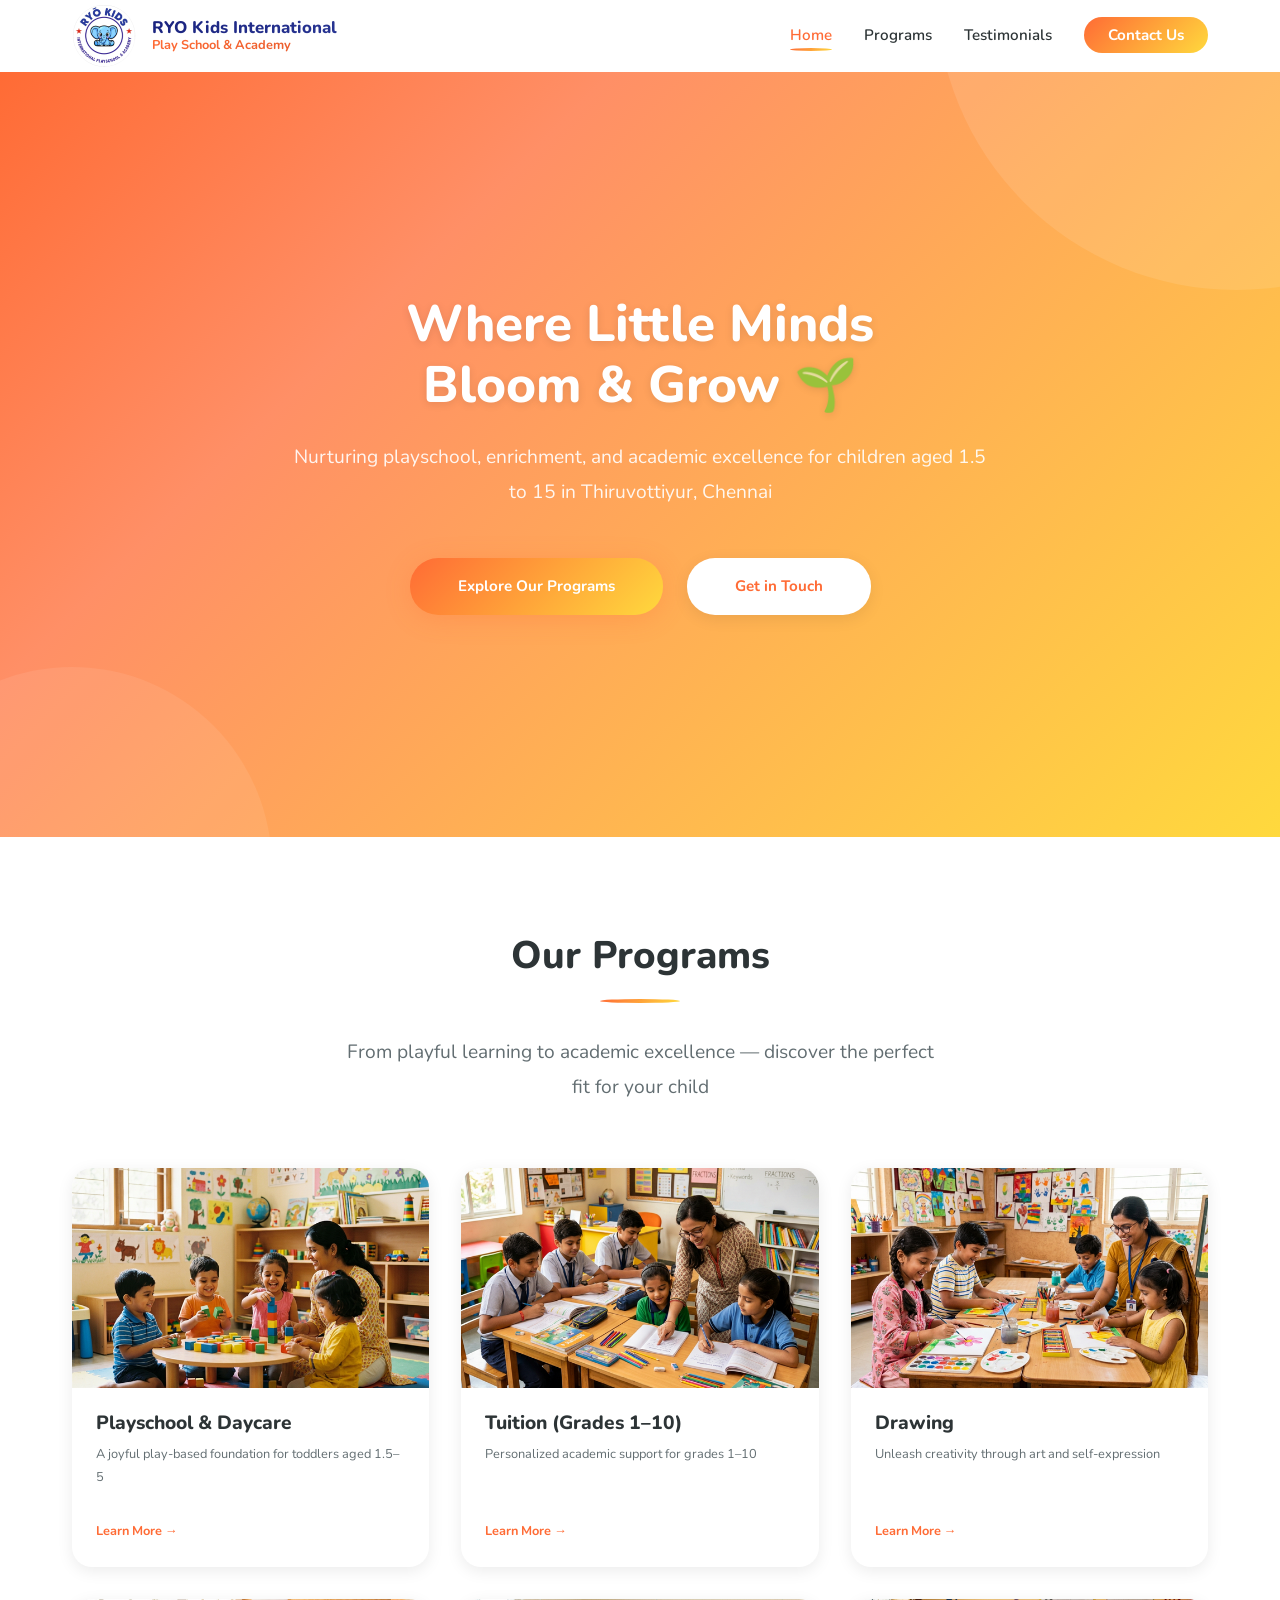
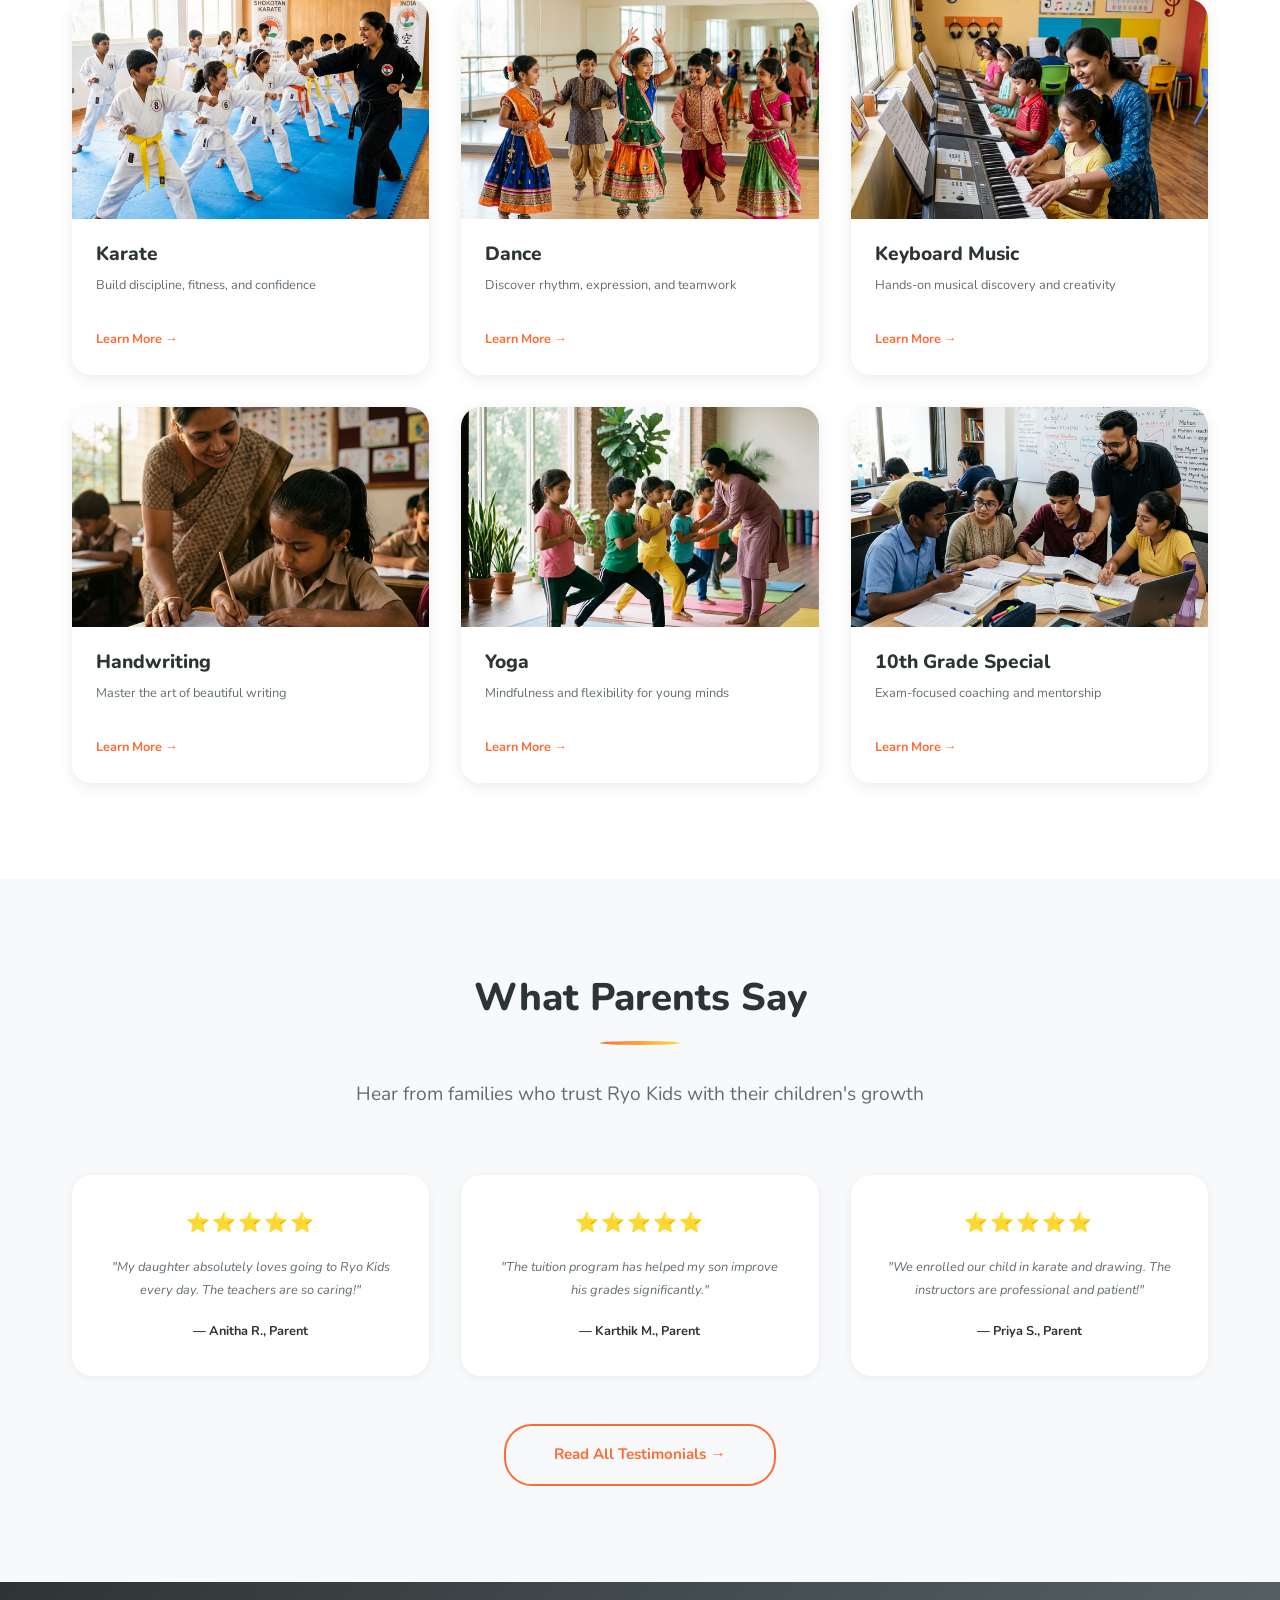
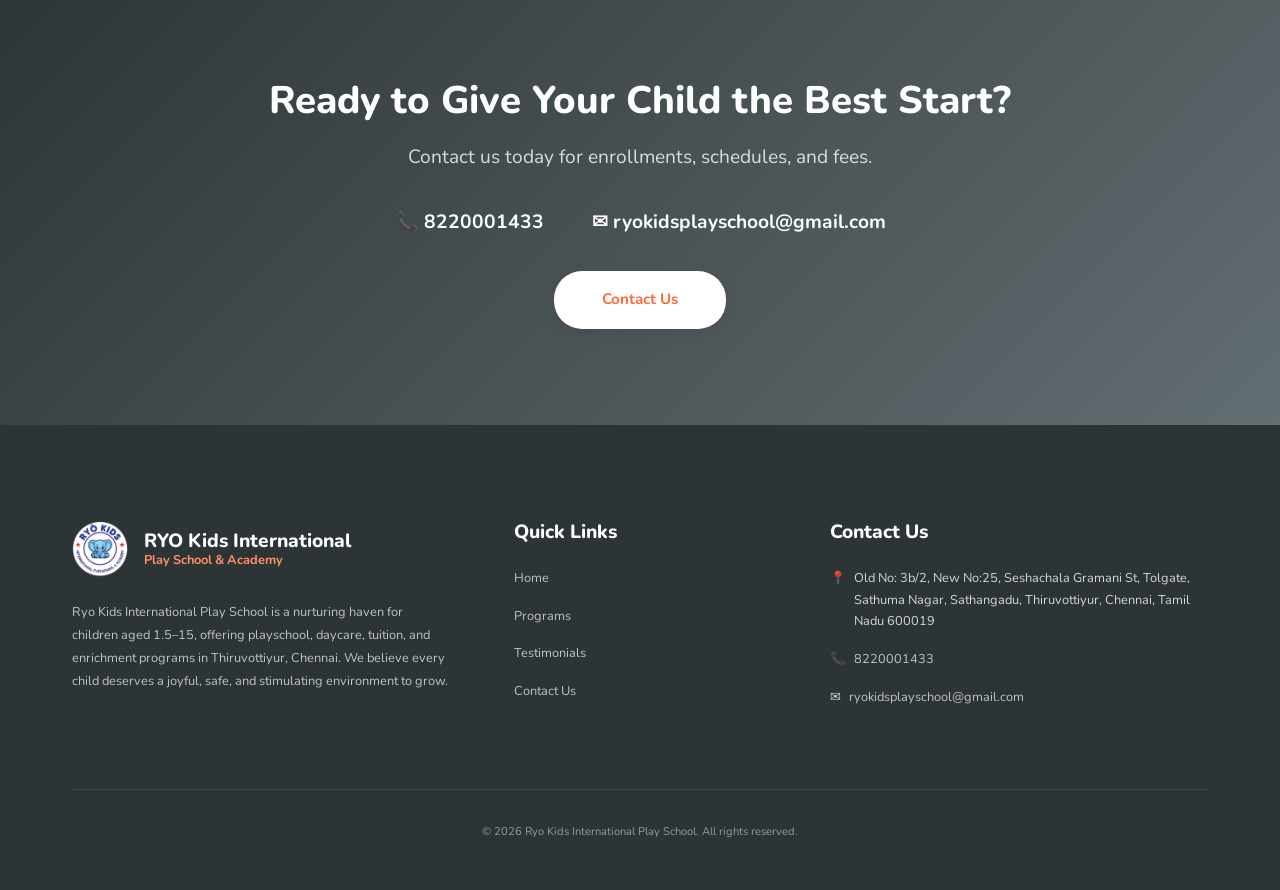
==== index.html @ 199b9e84 "first commit" ====
<!DOCTYPE html>
<html lang="en">
<head>
  <meta charset="UTF-8">
  <meta name="viewport" content="width=device-width, initial-scale=1.0">
  <title>Ryo Kids International Play School | Playschool & Enrichment Center Chennai</title>
  <meta name="description" content="Ryo Kids International Play School offers nurturing playschool, daycare, tuition, and extracurricular programs for children aged 1.5–15 in Thiruvottiyur, Chennai. Enroll today!">
  <meta name="keywords" content="playschool Chennai, daycare Thiruvottiyur, tuition Chennai, enrichment center Chennai, kids activities Chennai, karate for kids, dance classes Chennai, yoga for children">
  <meta name="author" content="Ryo Kids International Play School">
  <meta name="robots" content="index, follow">
  <link rel="canonical" href="http://ryokidsplayschool.com/">

  <!-- Open Graph -->
  <meta property="og:title" content="Ryo Kids International Play School | Playschool & Enrichment Center Chennai">
  <meta property="og:description" content="Nurturing playschool, daycare, tuition, and extracurricular programs for children aged 1.5–15 in Thiruvottiyur, Chennai.">
  <meta property="og:type" content="website">
  <meta property="og:url" content="http://ryokidsplayschool.com/">
  <meta property="og:image" content="http://ryokidsplayschool.com/images/playschool.png">

  <!-- Twitter Card -->
  <meta name="twitter:card" content="summary_large_image">
  <meta name="twitter:title" content="Ryo Kids International Play School">
  <meta name="twitter:description" content="Playschool, daycare, tuition & enrichment programs in Thiruvottiyur, Chennai.">

  <!-- Google Fonts -->
  <link rel="preconnect" href="https://fonts.googleapis.com">
  <link rel="preconnect" href="https://fonts.gstatic.com" crossorigin>
  <link href="https://fonts.googleapis.com/css2?family=Nunito:wght@400;600;700;800&display=swap" rel="stylesheet">

  <!-- Favicon -->
  <link rel="icon" type="image/x-icon" href="images/favicon.ico">

  <!-- Styles -->
  <link rel="stylesheet" href="index.css">

  <!-- Google Analytics — Replace G-XXXXXXXXXX with your GA4 measurement ID -->
  <script async src="https://www.googletagmanager.com/gtag/js?id=G-XXXXXXXXXX"></script>
  <script>
    window.dataLayer = window.dataLayer || [];
    function gtag(){dataLayer.push(arguments);}
    gtag('js', new Date());
    gtag('config', 'G-XXXXXXXXXX');
  </script>

  <!-- JSON-LD Structured Data -->
  <script type="application/ld+json">
  {
    "@context": "https://schema.org",
    "@type": ["LocalBusiness", "EducationalOrganization"],
    "name": "Ryo Kids International Play School",
    "description": "Playschool, daycare, tuition, and enrichment center for children aged 1.5–15 in Thiruvottiyur, Chennai. Programs include drawing, karate, dance, keyboard music, handwriting, yoga, and 10th grade coaching.",
    "url": "http://ryokidsplayschool.com/",
    "telephone": "+918220001433",
    "email": "ryokidsplayschool@gmail.com",
    "address": {
      "@type": "PostalAddress",
      "streetAddress": "Old No: 3b/2, New No:25, Seshachala Gramani St, Tolgate, Sathuma Nagar, Sathangadu",
      "addressLocality": "Thiruvottiyur, Chennai",
      "addressRegion": "Tamil Nadu",
      "postalCode": "600019",
      "addressCountry": "IN"
    },
    "geo": {
      "@type": "GeoCoordinates",
      "latitude": "13.15",
      "longitude": "80.30"
    },
    "openingHoursSpecification": [
      {
        "@type": "OpeningHoursSpecification",
        "dayOfWeek": ["Monday","Tuesday","Wednesday","Thursday","Friday","Saturday"],
        "opens": "09:00",
        "closes": "17:00",
        "description": "Playschool & Daycare"
      },
      {
        "@type": "OpeningHoursSpecification",
        "dayOfWeek": ["Monday","Tuesday","Wednesday","Thursday","Friday","Saturday"],
        "opens": "18:00",
        "closes": "20:30",
        "description": "Tuition Classes"
      }
    ],
    "priceRange": "Contact for pricing",
    "image": "http://ryokidsplayschool.com/images/playschool.png",
    "sameAs": []
  }
  </script>
</head>
<body>
  <!-- Header -->
  <header class="header" id="header">
    <nav class="nav container" aria-label="Main navigation">
      <a class="nav-logo" href="index.html">
        <img src="images/logo.png" alt="RYO Kids Logo" class="nav-logo-img"><span class="logo-text"><span class="logo-line1">RYO Kids International</span><span class="logo-line2">Play School & Academy</span></span>
      </a>
      <ul class="nav-links" id="nav-links">
        <li><a href="index.html" class="active">Home</a></li>
        <li><a href="programs.html">Programs</a></li>
        <li><a href="testimonials.html">Testimonials</a></li>
        <li><a href="contact.html" class="nav-cta">Contact Us</a></li>
      </ul>
      <button class="nav-toggle" id="nav-toggle" aria-label="Toggle navigation" aria-expanded="false">☰</button>
    </nav>
    <div class="nav-overlay" id="nav-overlay"></div>
  </header>

  <main>
    <!-- Hero Section -->
    <section class="hero" id="hero">
      <div class="container hero-content">
        <h1>Where Little Minds<br>Bloom & Grow 🌱</h1>
        <p>Nurturing playschool, enrichment, and academic excellence for children aged 1.5 to 15 in Thiruvottiyur, Chennai</p>
        <div class="hero-buttons">
          <a class="btn-primary" href="programs.html" id="hero-cta-programs">Explore Our Programs</a>
          <a class="btn-white" href="contact.html" id="hero-cta-contact">Get in Touch</a>
        </div>
      </div>
    </section>

    <!-- Programs Overview Grid -->
    <section class="section" id="programs-overview">
      <div class="container">
        <h2 class="section-title">Our Programs</h2>
        <p class="section-subtitle">From playful learning to academic excellence — discover the perfect fit for your child</p>

        <div class="programs-grid">
          <!-- Card 1: Playschool & Daycare -->
          <a class="program-card card animate-in" href="programs.html#playschool" id="card-playschool">
            <img src="images/playschool.png" alt="Smiling toddlers playing with colorful blocks in a safe, sunlit classroom" loading="lazy">
            <div class="program-card-content">
              <h3>Playschool & Daycare</h3>
              <p>A joyful play-based foundation for toddlers aged 1.5–5</p>
              <span class="card-link">Learn More →</span>
            </div>
          </a>

          <!-- Card 2: Tuition -->
          <a class="program-card card animate-in" href="programs.html#tuition" id="card-tuition">
            <img src="images/tuition.png" alt="Students receiving guidance from an attentive tutor" loading="lazy">
            <div class="program-card-content">
              <h3>Tuition (Grades 1–10)</h3>
              <p>Personalized academic support for grades 1–10</p>
              <span class="card-link">Learn More →</span>
            </div>
          </a>

          <!-- Card 3: Drawing -->
          <a class="program-card card animate-in" href="programs.html#drawing" id="card-drawing">
            <img src="images/drawing.png" alt="Children engaged in drawing with colorful artwork in background" loading="lazy">
            <div class="program-card-content">
              <h3>Drawing</h3>
              <p>Unleash creativity through art and self-expression</p>
              <span class="card-link">Learn More →</span>
            </div>
          </a>

          <!-- Card 4: Karate -->
          <a class="program-card card animate-in" href="programs.html#karate" id="card-karate">
            <img src="images/karate.png" alt="Kids in karate uniforms practicing martial arts moves" loading="lazy">
            <div class="program-card-content">
              <h3>Karate</h3>
              <p>Build discipline, fitness, and confidence</p>
              <span class="card-link">Learn More →</span>
            </div>
          </a>

          <!-- Card 5: Dance -->
          <a class="program-card card animate-in" href="programs.html#dance" id="card-dance">
            <img src="images/dance.png" alt="Young children in vibrant costumes performing group dance" loading="lazy">
            <div class="program-card-content">
              <h3>Dance</h3>
              <p>Discover rhythm, expression, and teamwork</p>
              <span class="card-link">Learn More →</span>
            </div>
          </a>

          <!-- Card 6: Keyboard Music -->
          <a class="program-card card animate-in" href="programs.html#keyboard" id="card-keyboard">
            <img src="images/keyboard.png" alt="Kids playing keyboard instruments in a bright music room" loading="lazy">
            <div class="program-card-content">
              <h3>Keyboard Music</h3>
              <p>Hands-on musical discovery and creativity</p>
              <span class="card-link">Learn More →</span>
            </div>
          </a>

          <!-- Card 7: Handwriting -->
          <a class="program-card card animate-in" href="programs.html#handwriting" id="card-handwriting">
            <img src="images/handwriting.png" alt="Child carefully practicing handwriting with teacher guidance" loading="lazy">
            <div class="program-card-content">
              <h3>Handwriting</h3>
              <p>Master the art of beautiful writing</p>
              <span class="card-link">Learn More →</span>
            </div>
          </a>

          <!-- Card 8: Yoga -->
          <a class="program-card card animate-in" href="programs.html#yoga" id="card-yoga">
            <img src="images/yoga.png" alt="Children in yoga poses on colorful mats with gentle guidance" loading="lazy">
            <div class="program-card-content">
              <h3>Yoga</h3>
              <p>Mindfulness and flexibility for young minds</p>
              <span class="card-link">Learn More →</span>
            </div>
          </a>

          <!-- Card 9: 10th Grade Special -->
          <a class="program-card card animate-in" href="programs.html#tenth-grade" id="card-tenth-grade">
            <img src="images/tenth_grade.png" alt="Teens collaborating over textbooks with supportive tutor" loading="lazy">
            <div class="program-card-content">
              <h3>10th Grade Special</h3>
              <p>Exam-focused coaching and mentorship</p>
              <span class="card-link">Learn More →</span>
            </div>
          </a>
        </div>
      </div>
    </section>

    <!-- Testimonial Teaser -->
    <section class="section testimonial-teaser" id="testimonial-teaser">
      <div class="container">
        <h2 class="section-title">What Parents Say</h2>
        <p class="section-subtitle">Hear from families who trust Ryo Kids with their children's growth</p>

        <div class="testimonial-teaser-grid">
          <div class="teaser-card animate-in">
            <div class="testimonial-stars">⭐⭐⭐⭐⭐</div>
            <p>"My daughter absolutely loves going to Ryo Kids every day. The teachers are so caring!"</p>
            <strong>— Anitha R., Parent</strong>
          </div>

          <div class="teaser-card animate-in">
            <div class="testimonial-stars">⭐⭐⭐⭐⭐</div>
            <p>"The tuition program has helped my son improve his grades significantly."</p>
            <strong>— Karthik M., Parent</strong>
          </div>

          <div class="teaser-card animate-in">
            <div class="testimonial-stars">⭐⭐⭐⭐⭐</div>
            <p>"We enrolled our child in karate and drawing. The instructors are professional and patient!"</p>
            <strong>— Priya S., Parent</strong>
          </div>
        </div>

        <div class="text-center">
          <a class="btn-secondary" href="testimonials.html" id="testimonials-cta">Read All Testimonials →</a>
        </div>
      </div>
    </section>

    <!-- Contact CTA Strip -->
    <section class="section contact-cta" id="contact-cta">
      <div class="container">
        <h2>Ready to Give Your Child the Best Start?</h2>
        <p>Contact us today for enrollments, schedules, and fees.</p>
        <div class="contact-cta-links">
          <a href="tel:8220001433" id="cta-phone">📞 8220001433</a>
          <a href="mailto:ryokidsplayschool@gmail.com" id="cta-email">✉ ryokidsplayschool@gmail.com</a>
        </div>
        <a class="btn-white" href="contact.html" id="cta-contact-btn">Contact Us</a>
      </div>
    </section>
  </main>

  <!-- Footer -->
  <footer class="footer" id="footer">
    <div class="container">
      <div class="footer-grid">
        <!-- About -->
        <div>
          <div class="footer-brand">
            <img src="images/logo.png" alt="RYO Kids Logo">
            <div class="footer-brand-text">
              <span class="footer-line1">RYO Kids International</span>
              <span class="footer-line2">Play School & Academy</span>
            </div>
          </div>
          <p>Ryo Kids International Play School is a nurturing haven for children aged 1.5–15, offering playschool, daycare, tuition, and enrichment programs in Thiruvottiyur, Chennai. We believe every child deserves a joyful, safe, and stimulating environment to grow.</p>
        </div>

        <!-- Quick Links -->
        <div>
          <h4>Quick Links</h4>
          <div class="footer-links">
            <a href="index.html">Home</a>
            <a href="programs.html">Programs</a>
            <a href="testimonials.html">Testimonials</a>
            <a href="contact.html">Contact Us</a>
          </div>
        </div>

        <!-- Contact Info -->
        <div>
          <h4>Contact Us</h4>
          <div class="footer-contact-item">
            <span>📍</span>
            <span>Old No: 3b/2, New No:25, Seshachala Gramani St, Tolgate, Sathuma Nagar, Sathangadu, Thiruvottiyur, Chennai, Tamil Nadu 600019</span>
          </div>
          <div class="footer-contact-item">
            <span>📞</span>
            <a href="tel:8220001433">8220001433</a>
          </div>
          <div class="footer-contact-item">
            <span>✉</span>
            <a href="mailto:ryokidsplayschool@gmail.com">ryokidsplayschool@gmail.com</a>
          </div>
        </div>
      </div>

      <div class="footer-bottom">
        <p>© 2026 Ryo Kids International Play School. All rights reserved.</p>
      </div>
    </div>
  </footer>

  <!-- Back to Top -->
  <button class="back-to-top" id="back-to-top" aria-label="Back to top">↑</button>

  <!-- Scripts -->
  <script src="script.js"></script>
</body>
</html>
---- index.css ----
/* ============================================
   RYO KIDS INTERNATIONAL PLAY SCHOOL
   Design System & Global Styles
   ============================================ */

/* ---------- CSS Reset ---------- */
*, *::before, *::after {
  box-sizing: border-box;
  margin: 0;
  padding: 0;
}

html {
  scroll-behavior: smooth;
  scroll-padding-top: 80px;
}

/* ---------- Design Tokens ---------- */
:root {
  /* Primary Colors */
  --color-primary: #FF6B35;
  --color-primary-dark: #E55A2B;
  --color-primary-light: #FF8F66;
  --color-secondary: #4ECDC4;
  --color-secondary-dark: #3DBDB5;
  --color-secondary-light: #7EDDD7;
  --color-accent: #7B68EE;
  --color-accent-light: #9D8FF2;

  /* Supporting Colors */
  --color-yellow: #FFD93D;
  --color-yellow-light: #FFF3B0;
  --color-green: #2ECC71;
  --color-green-light: #A3E4C1;
  --color-pink: #FF6B8A;
  --color-pink-light: #FFB3C6;

  /* Neutrals */
  --color-dark: #2D3436;
  --color-dark-soft: #636E72;
  --color-gray: #B2BEC3;
  --color-gray-light: #DFE6E9;
  --color-light: #F8F9FA;
  --color-white: #FFFFFF;

  /* Gradients */
  --gradient-primary: linear-gradient(135deg, #FF6B35 0%, #FFD93D 100%);
  --gradient-secondary: linear-gradient(135deg, #4ECDC4 0%, #7B68EE 100%);
  --gradient-hero: linear-gradient(135deg, #FF6B35 0%, #FF8F66 30%, #FFD93D 100%);
  --gradient-cta: linear-gradient(135deg, #4ECDC4 0%, #2ECC71 100%);
  --gradient-dark: linear-gradient(135deg, #2D3436 0%, #636E72 100%);

  /* Typography */
  --font-primary: 'Nunito', sans-serif;
  --fs-xs: clamp(0.7rem, 0.8vw, 0.8rem);
  --fs-sm: clamp(0.8rem, 0.9vw, 0.9rem);
  --fs-base: clamp(0.95rem, 1vw, 1.05rem);
  --fs-md: clamp(1.05rem, 1.15vw, 1.15rem);
  --fs-lg: clamp(1.2rem, 1.5vw, 1.35rem);
  --fs-xl: clamp(1.4rem, 2vw, 1.75rem);
  --fs-2xl: clamp(1.75rem, 2.5vw, 2.25rem);
  --fs-3xl: clamp(2rem, 3vw, 2.75rem);
  --fs-4xl: clamp(2.5rem, 4vw, 3.5rem);

  /* Spacing */
  --space-xs: 0.25rem;
  --space-sm: 0.5rem;
  --space-md: 1rem;
  --space-lg: 1.5rem;
  --space-xl: 2rem;
  --space-2xl: 3rem;
  --space-3xl: 4rem;
  --space-4xl: 6rem;

  /* Border Radius */
  --radius-sm: 6px;
  --radius-md: 12px;
  --radius-lg: 20px;
  --radius-xl: 28px;
  --radius-full: 50%;

  /* Shadows */
  --shadow-sm: 0 2px 8px rgba(0,0,0,0.06);
  --shadow-md: 0 4px 16px rgba(0,0,0,0.08);
  --shadow-lg: 0 8px 32px rgba(0,0,0,0.1);
  --shadow-xl: 0 16px 48px rgba(0,0,0,0.12);
  --shadow-glow: 0 4px 24px rgba(255,107,53,0.25);

  /* Transitions */
  --transition-fast: 0.2s ease;
  --transition-normal: 0.3s ease;
  --transition-slow: 0.5s ease;
  --transition-bounce: 0.4s cubic-bezier(0.34, 1.56, 0.64, 1);

  /* Layout */
  --max-width: 1200px;
  --header-height: 72px;
}

/* ---------- Base Styles ---------- */
body {
  font-family: var(--font-primary);
  font-size: var(--fs-base);
  color: var(--color-dark);
  background-color: var(--color-white);
  line-height: 1.7;
  -webkit-font-smoothing: antialiased;
  -moz-osx-font-smoothing: grayscale;
  overflow-x: hidden;
}

h1, h2, h3, h4, h5, h6 {
  font-weight: 800;
  line-height: 1.2;
  color: var(--color-dark);
  margin-bottom: var(--space-md);
}

h1 { font-size: var(--fs-4xl); }
h2 { font-size: var(--fs-3xl); }
h3 { font-size: var(--fs-2xl); }
h4 { font-size: var(--fs-xl); }
h5 { font-size: var(--fs-lg); }
h6 { font-size: var(--fs-md); }

p {
  margin-bottom: var(--space-md);
  color: var(--color-dark-soft);
  line-height: 1.8;
}

a {
  color: var(--color-primary);
  text-decoration: none;
  transition: color var(--transition-fast);
}

a:hover {
  color: var(--color-primary-dark);
}

img {
  max-width: 100%;
  height: auto;
  display: block;
}

ul, ol {
  list-style: none;
}

/* ---------- Layout Utilities ---------- */
.container {
  max-width: var(--max-width);
  margin: 0 auto;
  padding: 0 var(--space-xl);
}

.section {
  padding: var(--space-4xl) 0;
}

.section-alt {
  background-color: var(--color-light);
}

.grid {
  display: grid;
  gap: var(--space-xl);
}

.flex-center {
  display: flex;
  align-items: center;
  justify-content: center;
}

.flex-between {
  display: flex;
  align-items: center;
  justify-content: space-between;
}

.flex-column {
  display: flex;
  flex-direction: column;
}

.text-center {
  text-align: center;
}

/* ---------- Section Title ---------- */
.section-title {
  font-size: var(--fs-3xl);
  text-align: center;
  margin-bottom: var(--space-3xl);
  position: relative;
  padding-bottom: var(--space-lg);
}

.section-title::after {
  content: '';
  position: absolute;
  bottom: 0;
  left: 50%;
  transform: translateX(-50%);
  width: 80px;
  height: 4px;
  background: var(--gradient-primary);
  border-radius: var(--radius-full);
}

.section-subtitle {
  text-align: center;
  font-size: var(--fs-lg);
  color: var(--color-dark-soft);
  max-width: 600px;
  margin: calc(-1 * var(--space-xl)) auto var(--space-3xl);
}

/* ---------- Buttons ---------- */
.btn-primary {
  display: inline-flex;
  align-items: center;
  gap: var(--space-sm);
  padding: var(--space-md) var(--space-2xl);
  background: var(--gradient-primary);
  color: var(--color-white);
  font-family: var(--font-primary);
  font-size: var(--fs-base);
  font-weight: 700;
  border: none;
  border-radius: var(--radius-xl);
  cursor: pointer;
  transition: all var(--transition-normal);
  box-shadow: var(--shadow-glow);
  text-decoration: none;
}

.btn-primary:hover {
  transform: translateY(-2px);
  box-shadow: 0 8px 32px rgba(255,107,53,0.35);
  color: var(--color-white);
}

.btn-primary:active {
  transform: translateY(0);
}

.btn-secondary {
  display: inline-flex;
  align-items: center;
  gap: var(--space-sm);
  padding: var(--space-md) var(--space-2xl);
  background: transparent;
  color: var(--color-primary);
  font-family: var(--font-primary);
  font-size: var(--fs-base);
  font-weight: 700;
  border: 2px solid var(--color-primary);
  border-radius: var(--radius-xl);
  cursor: pointer;
  transition: all var(--transition-normal);
  text-decoration: none;
}

.btn-secondary:hover {
  background: var(--color-primary);
  color: var(--color-white);
  transform: translateY(-2px);
}

.btn-white {
  display: inline-flex;
  align-items: center;
  gap: var(--space-sm);
  padding: var(--space-md) var(--space-2xl);
  background: var(--color-white);
  color: var(--color-primary);
  font-family: var(--font-primary);
  font-size: var(--fs-base);
  font-weight: 700;
  border: none;
  border-radius: var(--radius-xl);
  cursor: pointer;
  transition: all var(--transition-normal);
  box-shadow: var(--shadow-md);
  text-decoration: none;
}

.btn-white:hover {
  transform: translateY(-2px);
  box-shadow: var(--shadow-lg);
  color: var(--color-primary-dark);
}

/* ---------- Cards ---------- */
.card {
  background: var(--color-white);
  border-radius: var(--radius-lg);
  box-shadow: var(--shadow-md);
  overflow: hidden;
  transition: all var(--transition-normal);
}

.card:hover {
  transform: translateY(-6px);
  box-shadow: var(--shadow-xl);
}

/* ---------- Header / Navbar ---------- */
.header {
  position: fixed;
  top: 0;
  left: 0;
  right: 0;
  height: var(--header-height);
  background: rgba(255,255,255,0.95);
  backdrop-filter: blur(12px);
  -webkit-backdrop-filter: blur(12px);
  z-index: 1000;
  transition: all var(--transition-normal);
  border-bottom: 1px solid transparent;
}

.header.scrolled {
  background: rgba(255,255,255,0.98);
  border-bottom: 1px solid var(--color-gray-light);
  box-shadow: var(--shadow-sm);
}

.nav {
  display: flex;
  align-items: center;
  justify-content: space-between;
  height: 100%;
}

.nav-logo {
  font-size: var(--fs-lg);
  font-weight: 800;
  color: var(--color-dark);
  text-decoration: none;
  display: flex;
  align-items: center;
  gap: var(--space-md);
  transition: color var(--transition-fast);
}

.nav-logo:hover {
  color: var(--color-primary);
}

.nav-logo img {
  height: 64px;
  width: auto;
}

.nav-logo-img {
  height: 64px;
  width: 64px;
  border-radius: var(--radius-full);
  object-fit: cover;
  flex-shrink: 0;
}

.logo-text {
  display: flex;
  flex-direction: column;
  line-height: 1.2;
}

.logo-text .logo-line1 {
  background: linear-gradient(135deg, #1a237e 0%, #283593 100%);
  -webkit-background-clip: text;
  -webkit-text-fill-color: transparent;
  background-clip: text;
  font-size: var(--fs-md);
  font-weight: 800;
  white-space: nowrap;
}

.logo-text .logo-line2 {
  background: linear-gradient(135deg, #FF6B35 0%, #E55A2B 100%);
  -webkit-background-clip: text;
  -webkit-text-fill-color: transparent;
  background-clip: text;
  font-size: var(--fs-sm);
  font-weight: 700;
  white-space: nowrap;
}

.nav-links {
  display: flex;
  align-items: center;
  gap: var(--space-xl);
}

.nav-links a {
  font-size: var(--fs-base);
  font-weight: 600;
  color: var(--color-dark);
  text-decoration: none;
  position: relative;
  padding: var(--space-xs) 0;
  transition: color var(--transition-fast);
}

.nav-links a::after {
  content: '';
  position: absolute;
  bottom: -2px;
  left: 0;
  width: 0;
  height: 3px;
  background: var(--gradient-primary);
  border-radius: var(--radius-full);
  transition: width var(--transition-normal);
}

.nav-links a:hover,
.nav-links a.active {
  color: var(--color-primary);
}

.nav-links a:hover::after,
.nav-links a.active::after {
  width: 100%;
}

.nav-cta {
  padding: var(--space-sm) var(--space-lg) !important;
  background: var(--gradient-primary);
  color: var(--color-white) !important;
  border-radius: var(--radius-xl);
  font-weight: 700 !important;
}

.nav-cta::after {
  display: none !important;
}

.nav-cta:hover {
  color: var(--color-white) !important;
  transform: translateY(-1px);
  box-shadow: var(--shadow-glow);
}

.nav-toggle {
  display: none;
  background: none;
  border: none;
  font-size: 1.8rem;
  color: var(--color-dark);
  cursor: pointer;
  padding: var(--space-sm);
  line-height: 1;
  z-index: 1001;
}

/* ---------- Hero Section ---------- */
.hero {
  margin-top: var(--header-height);
  min-height: 85vh;
  display: flex;
  align-items: center;
  position: relative;
  overflow: hidden;
  background: var(--gradient-hero);
}

.hero::before {
  content: '';
  position: absolute;
  top: -50%;
  right: -20%;
  width: 600px;
  height: 600px;
  border-radius: 50%;
  background: rgba(255,255,255,0.1);
  animation: float 8s ease-in-out infinite;
}

.hero::after {
  content: '';
  position: absolute;
  bottom: -30%;
  left: -10%;
  width: 400px;
  height: 400px;
  border-radius: 50%;
  background: rgba(255,255,255,0.08);
  animation: float 6s ease-in-out infinite reverse;
}

.hero-content {
  position: relative;
  z-index: 1;
  text-align: center;
  padding: var(--space-4xl) 0;
}

.hero h1 {
  color: var(--color-white);
  margin-bottom: var(--space-lg);
  text-shadow: 0 2px 8px rgba(0,0,0,0.1);
}

.hero p {
  color: rgba(255,255,255,0.9);
  font-size: var(--fs-lg);
  max-width: 700px;
  margin: 0 auto var(--space-2xl);
}

.hero-buttons {
  display: flex;
  gap: var(--space-lg);
  justify-content: center;
  flex-wrap: wrap;
}

/* ---------- Programs Grid (Homepage) ---------- */
.programs-grid {
  display: grid;
  grid-template-columns: repeat(3, 1fr);
  gap: var(--space-xl);
}

.program-card {
  text-decoration: none;
  color: inherit;
  display: flex;
  flex-direction: column;
}

.program-card:hover {
  color: inherit;
}

.program-card img {
  width: 100%;
  height: 220px;
  object-fit: cover;
  transition: transform var(--transition-normal);
}

.program-card:hover img {
  transform: scale(1.05);
}

.program-card-content {
  padding: var(--space-lg);
  flex: 1;
  display: flex;
  flex-direction: column;
}

.program-card h3 {
  font-size: var(--fs-lg);
  margin-bottom: var(--space-sm);
  color: var(--color-dark);
}

.program-card p {
  font-size: var(--fs-sm);
  color: var(--color-dark-soft);
  flex: 1;
}

.card-link {
  color: var(--color-primary);
  font-weight: 700;
  font-size: var(--fs-sm);
  display: inline-flex;
  align-items: center;
  gap: var(--space-xs);
  margin-top: var(--space-md);
  transition: gap var(--transition-fast);
}

.program-card:hover .card-link {
  gap: var(--space-sm);
}

/* ---------- Programs Page - Alternating Sections ---------- */
.program-section {
  display: grid;
  grid-template-columns: 1fr 1fr;
  gap: var(--space-3xl);
  align-items: center;
  padding: var(--space-4xl) 0;
}

.program-section:nth-child(even) .program-section-image {
  order: 2;
}

.program-section:nth-child(even) .program-section-content {
  order: 1;
}

.program-section-image {
  border-radius: var(--radius-lg);
  overflow: hidden;
  box-shadow: var(--shadow-lg);
  position: relative;
}

.program-section-image img {
  width: 100%;
  height: 400px;
  object-fit: cover;
  transition: transform var(--transition-slow);
}

.program-section:hover .program-section-image img {
  transform: scale(1.03);
}

.program-section-image::after {
  content: '';
  position: absolute;
  inset: 0;
  background: linear-gradient(to bottom, transparent 60%, rgba(0,0,0,0.15));
  pointer-events: none;
}

.program-section-content h2 {
  font-size: var(--fs-2xl);
  margin-bottom: var(--space-md);
  color: var(--color-dark);
}

.program-section-content .program-meta {
  display: flex;
  flex-wrap: wrap;
  gap: var(--space-md);
  margin-bottom: var(--space-lg);
}

.program-meta-item {
  display: inline-flex;
  align-items: center;
  gap: var(--space-xs);
  padding: var(--space-xs) var(--space-md);
  background: var(--color-light);
  border-radius: var(--radius-xl);
  font-size: var(--fs-sm);
  font-weight: 600;
  color: var(--color-dark-soft);
}

.program-section-content p {
  font-size: var(--fs-base);
  line-height: 1.8;
  color: var(--color-dark-soft);
  margin-bottom: var(--space-lg);
}

.program-section-content .btn-primary {
  align-self: flex-start;
}

/* Program section divider */
.program-section + .program-section {
  border-top: 1px solid var(--color-gray-light);
}

/* ---------- Quick Nav (Programs Page) ---------- */
.quick-nav {
  position: sticky;
  top: var(--header-height);
  background: var(--color-white);
  border-bottom: 1px solid var(--color-gray-light);
  z-index: 99;
  overflow-x: auto;
  -webkit-overflow-scrolling: touch;
  scrollbar-width: none;
}

.quick-nav::-webkit-scrollbar {
  display: none;
}

.quick-nav-links {
  display: flex;
  gap: var(--space-xs);
  padding: var(--space-md) var(--space-xl);
  max-width: var(--max-width);
  margin: 0 auto;
  white-space: nowrap;
}

.quick-nav-links a {
  padding: var(--space-sm) var(--space-lg);
  border-radius: var(--radius-xl);
  font-size: var(--fs-sm);
  font-weight: 600;
  color: var(--color-dark-soft);
  text-decoration: none;
  transition: all var(--transition-fast);
  flex-shrink: 0;
}

.quick-nav-links a:hover,
.quick-nav-links a.active {
  background: var(--color-primary);
  color: var(--color-white);
}

/* ---------- Testimonials Grid ---------- */
.testimonials-grid {
  display: grid;
  grid-template-columns: repeat(3, 1fr);
  gap: var(--space-xl);
}

.testimonial-card {
  padding: var(--space-2xl);
  position: relative;
  border-left: 4px solid var(--color-primary);
}

.testimonial-card:nth-child(2) { border-left-color: var(--color-secondary); }
.testimonial-card:nth-child(3) { border-left-color: var(--color-accent); }
.testimonial-card:nth-child(4) { border-left-color: var(--color-green); }
.testimonial-card:nth-child(5) { border-left-color: var(--color-yellow); }
.testimonial-card:nth-child(6) { border-left-color: var(--color-pink); }

.testimonial-quote-mark {
  font-size: 4rem;
  line-height: 1;
  color: var(--color-gray-light);
  font-family: Georgia, serif;
  margin-bottom: var(--space-sm);
}

.testimonial-stars {
  color: var(--color-yellow);
  font-size: var(--fs-lg);
  margin-bottom: var(--space-md);
  letter-spacing: 2px;
}

.testimonial-text {
  font-size: var(--fs-base);
  line-height: 1.8;
  color: var(--color-dark-soft);
  font-style: italic;
  margin-bottom: var(--space-lg);
}

.testimonial-author {
  display: flex;
  align-items: center;
  gap: var(--space-md);
}

.testimonial-avatar {
  width: 48px;
  height: 48px;
  border-radius: var(--radius-full);
  display: flex;
  align-items: center;
  justify-content: center;
  font-weight: 800;
  font-size: var(--fs-sm);
  color: var(--color-white);
  flex-shrink: 0;
}

.testimonial-card:nth-child(1) .testimonial-avatar { background: var(--color-primary); }
.testimonial-card:nth-child(2) .testimonial-avatar { background: var(--color-secondary); }
.testimonial-card:nth-child(3) .testimonial-avatar { background: var(--color-accent); }
.testimonial-card:nth-child(4) .testimonial-avatar { background: var(--color-green); }
.testimonial-card:nth-child(5) .testimonial-avatar { background: var(--color-yellow); color: var(--color-dark); }
.testimonial-card:nth-child(6) .testimonial-avatar { background: var(--color-pink); }

.testimonial-name {
  font-weight: 700;
  color: var(--color-dark);
  font-size: var(--fs-base);
}

.testimonial-context {
  font-size: var(--fs-sm);
  color: var(--color-dark-soft);
}

/* ---------- Contact Page ---------- */
.contact-layout {
  display: grid;
  grid-template-columns: 1.2fr 1fr;
  gap: var(--space-3xl);
}

.contact-form {
  display: flex;
  flex-direction: column;
  gap: var(--space-lg);
}

.form-group {
  display: flex;
  flex-direction: column;
  gap: var(--space-sm);
}

.form-group label {
  font-weight: 700;
  font-size: var(--fs-sm);
  color: var(--color-dark);
}

.form-group input,
.form-group textarea,
.form-group select {
  padding: var(--space-md) var(--space-lg);
  border: 2px solid var(--color-gray-light);
  border-radius: var(--radius-md);
  font-family: var(--font-primary);
  font-size: var(--fs-base);
  color: var(--color-dark);
  transition: border-color var(--transition-fast), box-shadow var(--transition-fast);
  background: var(--color-white);
  width: 100%;
}

.form-group input:focus,
.form-group textarea:focus,
.form-group select:focus {
  outline: none;
  border-color: var(--color-primary);
  box-shadow: 0 0 0 4px rgba(255,107,53,0.1);
}

.form-group input.error,
.form-group textarea.error {
  border-color: #e74c3c;
  box-shadow: 0 0 0 4px rgba(231,76,60,0.1);
}

.form-error-text {
  font-size: var(--fs-xs);
  color: #e74c3c;
  display: none;
}

.form-group input.error ~ .form-error-text,
.form-group textarea.error ~ .form-error-text {
  display: block;
}

.form-message {
  padding: var(--space-md) var(--space-lg);
  border-radius: var(--radius-md);
  font-weight: 600;
  font-size: var(--fs-sm);
}

.form-message.success {
  background: var(--color-green-light);
  color: #1a7a42;
  border: 1px solid var(--color-green);
}

.form-message.error {
  background: #ffeaea;
  color: #c0392b;
  border: 1px solid #e74c3c;
}

/* Contact Info Sidebar */
.contact-info-card {
  background: var(--color-light);
  border-radius: var(--radius-lg);
  padding: var(--space-2xl);
}

.contact-info-card h3 {
  font-size: var(--fs-xl);
  margin-bottom: var(--space-xl);
}

.contact-info-item {
  display: flex;
  align-items: flex-start;
  gap: var(--space-md);
  margin-bottom: var(--space-lg);
}

.contact-info-icon {
  width: 44px;
  height: 44px;
  border-radius: var(--radius-md);
  display: flex;
  align-items: center;
  justify-content: center;
  font-size: 1.3rem;
  flex-shrink: 0;
  background: var(--color-white);
  box-shadow: var(--shadow-sm);
}

.contact-info-item a {
  color: var(--color-dark);
  font-weight: 600;
  transition: color var(--transition-fast);
}

.contact-info-item a:hover {
  color: var(--color-primary);
}

.contact-info-label {
  font-size: var(--fs-xs);
  color: var(--color-dark-soft);
  font-weight: 600;
  text-transform: uppercase;
  letter-spacing: 0.5px;
  margin-bottom: var(--space-xs);
}

.office-hours {
  margin-top: var(--space-xl);
  padding-top: var(--space-xl);
  border-top: 1px solid var(--color-gray-light);
}

.office-hours h4 {
  font-size: var(--fs-md);
  margin-bottom: var(--space-md);
}

.office-hours-item {
  display: flex;
  justify-content: space-between;
  padding: var(--space-sm) 0;
  font-size: var(--fs-sm);
  color: var(--color-dark-soft);
}

/* Map Section */
.map-section {
  margin-top: var(--space-3xl);
}

.map-container {
  border-radius: var(--radius-lg);
  overflow: hidden;
  box-shadow: var(--shadow-lg);
  border: 3px solid var(--color-gray-light);
}

.map-container iframe {
  width: 100%;
  height: 400px;
  display: block;
}

/* ---------- Contact CTA Strip ---------- */
.contact-cta {
  background: var(--gradient-dark);
  color: var(--color-white);
  text-align: center;
}

.contact-cta h2 {
  color: var(--color-white);
  margin-bottom: var(--space-md);
}

.contact-cta p {
  color: rgba(255,255,255,0.8);
  font-size: var(--fs-lg);
  margin-bottom: var(--space-xl);
}

.contact-cta-links {
  display: flex;
  justify-content: center;
  gap: var(--space-2xl);
  margin-bottom: var(--space-xl);
  flex-wrap: wrap;
}

.contact-cta-links a {
  color: var(--color-white);
  font-size: var(--fs-lg);
  font-weight: 700;
  display: flex;
  align-items: center;
  gap: var(--space-sm);
  transition: all var(--transition-fast);
  text-decoration: none;
}

.contact-cta-links a:hover {
  color: var(--color-yellow);
  transform: translateY(-2px);
}

/* ---------- Testimonial Teaser (Homepage) ---------- */
.testimonial-teaser {
  background: var(--color-light);
}

.testimonial-teaser-grid {
  display: grid;
  grid-template-columns: repeat(3, 1fr);
  gap: var(--space-xl);
  margin-bottom: var(--space-2xl);
}

.teaser-card {
  background: var(--color-white);
  padding: var(--space-xl);
  border-radius: var(--radius-lg);
  box-shadow: var(--shadow-sm);
  text-align: center;
  transition: all var(--transition-normal);
}

.teaser-card:hover {
  box-shadow: var(--shadow-md);
  transform: translateY(-4px);
}

.teaser-card .testimonial-stars {
  margin-bottom: var(--space-md);
}

.teaser-card p {
  font-style: italic;
  font-size: var(--fs-sm);
  color: var(--color-dark-soft);
  margin-bottom: var(--space-md);
}

.teaser-card strong {
  color: var(--color-dark);
  font-size: var(--fs-sm);
}

/* ---------- Page Hero (Inner Pages) ---------- */
.page-hero {
  margin-top: var(--header-height);
  padding: var(--space-4xl) 0 var(--space-3xl);
  background: var(--gradient-hero);
  text-align: center;
}

.page-hero h1 {
  color: var(--color-white);
  margin-bottom: var(--space-md);
}

.page-hero p {
  color: rgba(255,255,255,0.9);
  font-size: var(--fs-lg);
  max-width: 600px;
  margin: 0 auto;
}

/* ---------- Footer ---------- */
.footer {
  background: var(--color-dark);
  color: rgba(255,255,255,0.8);
  padding: var(--space-4xl) 0 var(--space-xl);
}

.footer-grid {
  display: grid;
  grid-template-columns: 1.5fr 1fr 1.5fr;
  gap: var(--space-3xl);
  margin-bottom: var(--space-3xl);
}

.footer-brand {
  display: flex;
  align-items: center;
  gap: var(--space-md);
  margin-bottom: var(--space-lg);
}

.footer-brand img {
  height: 56px;
  width: 56px;
  border-radius: var(--radius-full);
  object-fit: cover;
  flex-shrink: 0;
}

.footer-brand-text {
  display: flex;
  flex-direction: column;
  line-height: 1.2;
}

.footer-brand-text .footer-line1 {
  color: var(--color-white);
  font-size: var(--fs-lg);
  font-weight: 800;
}

.footer-brand-text .footer-line2 {
  color: var(--color-primary-light);
  font-size: var(--fs-sm);
  font-weight: 700;
}

.footer h4 {
  color: var(--color-white);
  margin-bottom: var(--space-lg);
  font-size: var(--fs-lg);
}

.footer p {
  color: rgba(255,255,255,0.7);
  font-size: var(--fs-sm);
  line-height: 1.8;
}

.footer-links {
  display: flex;
  flex-direction: column;
  gap: var(--space-md);
}

.footer-links a {
  color: rgba(255,255,255,0.7);
  font-size: var(--fs-sm);
  transition: all var(--transition-fast);
  text-decoration: none;
}

.footer-links a:hover {
  color: var(--color-primary);
  padding-left: var(--space-sm);
}

.footer-contact-item {
  display: flex;
  align-items: flex-start;
  gap: var(--space-sm);
  margin-bottom: var(--space-md);
  font-size: var(--fs-sm);
}

.footer-contact-item a {
  color: rgba(255,255,255,0.7);
  text-decoration: none;
  transition: color var(--transition-fast);
}

.footer-contact-item a:hover {
  color: var(--color-primary);
}

.footer-bottom {
  border-top: 1px solid rgba(255,255,255,0.1);
  padding-top: var(--space-xl);
  text-align: center;
}

.footer-bottom p {
  font-size: var(--fs-xs);
  color: rgba(255,255,255,0.5);
}

/* ---------- Back to Top ---------- */
.back-to-top {
  position: fixed;
  bottom: 2rem;
  right: 2rem;
  width: 48px;
  height: 48px;
  border-radius: var(--radius-full);
  background: var(--gradient-primary);
  color: var(--color-white);
  border: none;
  font-size: 1.4rem;
  cursor: pointer;
  opacity: 0;
  visibility: hidden;
  transform: translateY(20px);
  transition: all var(--transition-normal);
  box-shadow: var(--shadow-lg);
  z-index: 99;
  display: flex;
  align-items: center;
  justify-content: center;
}

.back-to-top.visible {
  opacity: 1;
  visibility: visible;
  transform: translateY(0);
}

.back-to-top:hover {
  transform: translateY(-4px);
  box-shadow: var(--shadow-xl);
}

/* ---------- Animations ---------- */
@keyframes fadeInUp {
  from {
    opacity: 0;
    transform: translateY(30px);
  }
  to {
    opacity: 1;
    transform: translateY(0);
  }
}

@keyframes float {
  0%, 100% { transform: translateY(0px); }
  50% { transform: translateY(-20px); }
}

@keyframes slideInLeft {
  from {
    opacity: 0;
    transform: translateX(-40px);
  }
  to {
    opacity: 1;
    transform: translateX(0);
  }
}

@keyframes slideInRight {
  from {
    opacity: 0;
    transform: translateX(40px);
  }
  to {
    opacity: 1;
    transform: translateX(0);
  }
}

.animate-in {
  opacity: 0;
  transform: translateY(30px);
  transition: opacity 0.6s ease, transform 0.6s ease;
}

.animate-in.visible {
  opacity: 1;
  transform: translateY(0);
}

/* ---------- Accessibility ---------- */
:focus-visible {
  outline: 3px solid var(--color-primary);
  outline-offset: 3px;
  border-radius: var(--radius-sm);
}

/* Reduced motion */
@media (prefers-reduced-motion: reduce) {
  *, *::before, *::after {
    animation-duration: 0.01ms !important;
    animation-iteration-count: 1 !important;
    transition-duration: 0.01ms !important;
    scroll-behavior: auto !important;
  }

  .animate-in {
    opacity: 1;
    transform: none;
  }
}

/* ---------- Print Styles ---------- */
@media print {
  .header, .footer, .back-to-top, .nav-toggle, .quick-nav {
    display: none !important;
  }

  body {
    color: #000;
    background: #fff;
  }

  .hero, .page-hero {
    background: #f0f0f0 !important;
    color: #000 !important;
    min-height: auto;
    padding: 2rem 0;
  }

  .hero h1, .page-hero h1 {
    color: #000;
  }

  .section {
    padding: 1rem 0;
  }
}

/* ---------- Responsive: Tablet ---------- */
@media (max-width: 1024px) {
  .programs-grid {
    grid-template-columns: repeat(2, 1fr);
  }

  .testimonials-grid {
    grid-template-columns: repeat(2, 1fr);
  }

  .testimonial-teaser-grid {
    grid-template-columns: repeat(2, 1fr);
  }

  .footer-grid {
    grid-template-columns: 1fr 1fr;
    gap: var(--space-2xl);
  }

  .contact-layout {
    grid-template-columns: 1fr;
    gap: var(--space-2xl);
  }
}

/* ---------- Responsive: Mobile ---------- */
@media (max-width: 768px) {
  :root {
    --header-height: 64px;
  }

  .container {
    padding: 0 var(--space-lg);
  }

  .section {
    padding: var(--space-3xl) 0;
  }

  /* Mobile nav */
  .nav-toggle {
    display: block;
  }

  .nav-logo-img {
    height: 48px !important;
    width: 48px !important;
  }

  .logo-text .logo-line1 {
    font-size: var(--fs-sm);
  }

  .logo-text .logo-line2 {
    font-size: var(--fs-xs);
  }

  .nav-links {
    position: fixed;
    top: 0;
    right: -100%;
    width: 75%;
    max-width: 320px;
    height: 100vh;
    background: var(--color-white);
    flex-direction: column;
    padding: calc(var(--header-height) + var(--space-xl)) var(--space-xl) var(--space-xl);
    box-shadow: -4px 0 24px rgba(0,0,0,0.15);
    transition: right var(--transition-normal);
    gap: var(--space-lg);
    z-index: 1000;
  }

  .nav-links.active {
    right: 0;
  }

  .nav-overlay {
    display: none;
    position: fixed;
    inset: 0;
    background: rgba(0,0,0,0.4);
    z-index: 999;
  }

  .nav-overlay.active {
    display: block;
  }

  /* Hero */
  .hero {
    min-height: 70vh;
  }

  .hero-buttons {
    flex-direction: column;
    align-items: center;
  }

  /* Programs grid */
  .programs-grid {
    grid-template-columns: 1fr;
  }

  /* Program sections (alternating) */
  .program-section {
    grid-template-columns: 1fr;
    gap: var(--space-xl);
  }

  .program-section:nth-child(even) .program-section-image,
  .program-section:nth-child(even) .program-section-content {
    order: unset;
  }

  .program-section-image img {
    height: 280px;
  }

  /* Testimonials */
  .testimonials-grid {
    grid-template-columns: 1fr;
  }

  .testimonial-teaser-grid {
    grid-template-columns: 1fr;
  }

  /* Footer */
  .footer-grid {
    grid-template-columns: 1fr;
    gap: var(--space-2xl);
  }

  /* Contact CTA */
  .contact-cta-links {
    flex-direction: column;
    align-items: center;
    gap: var(--space-lg);
  }

  /* Buttons */
  .btn-primary, .btn-secondary, .btn-white {
    width: 100%;
    justify-content: center;
    max-width: 300px;
  }
}

/* ---------- Responsive: Small Mobile ---------- */
@media (max-width: 400px) {
  .container {
    padding: 0 var(--space-md);
  }

  .program-section-image img {
    height: 220px;
  }

  .testimonial-card {
    padding: var(--space-lg);
  }
}
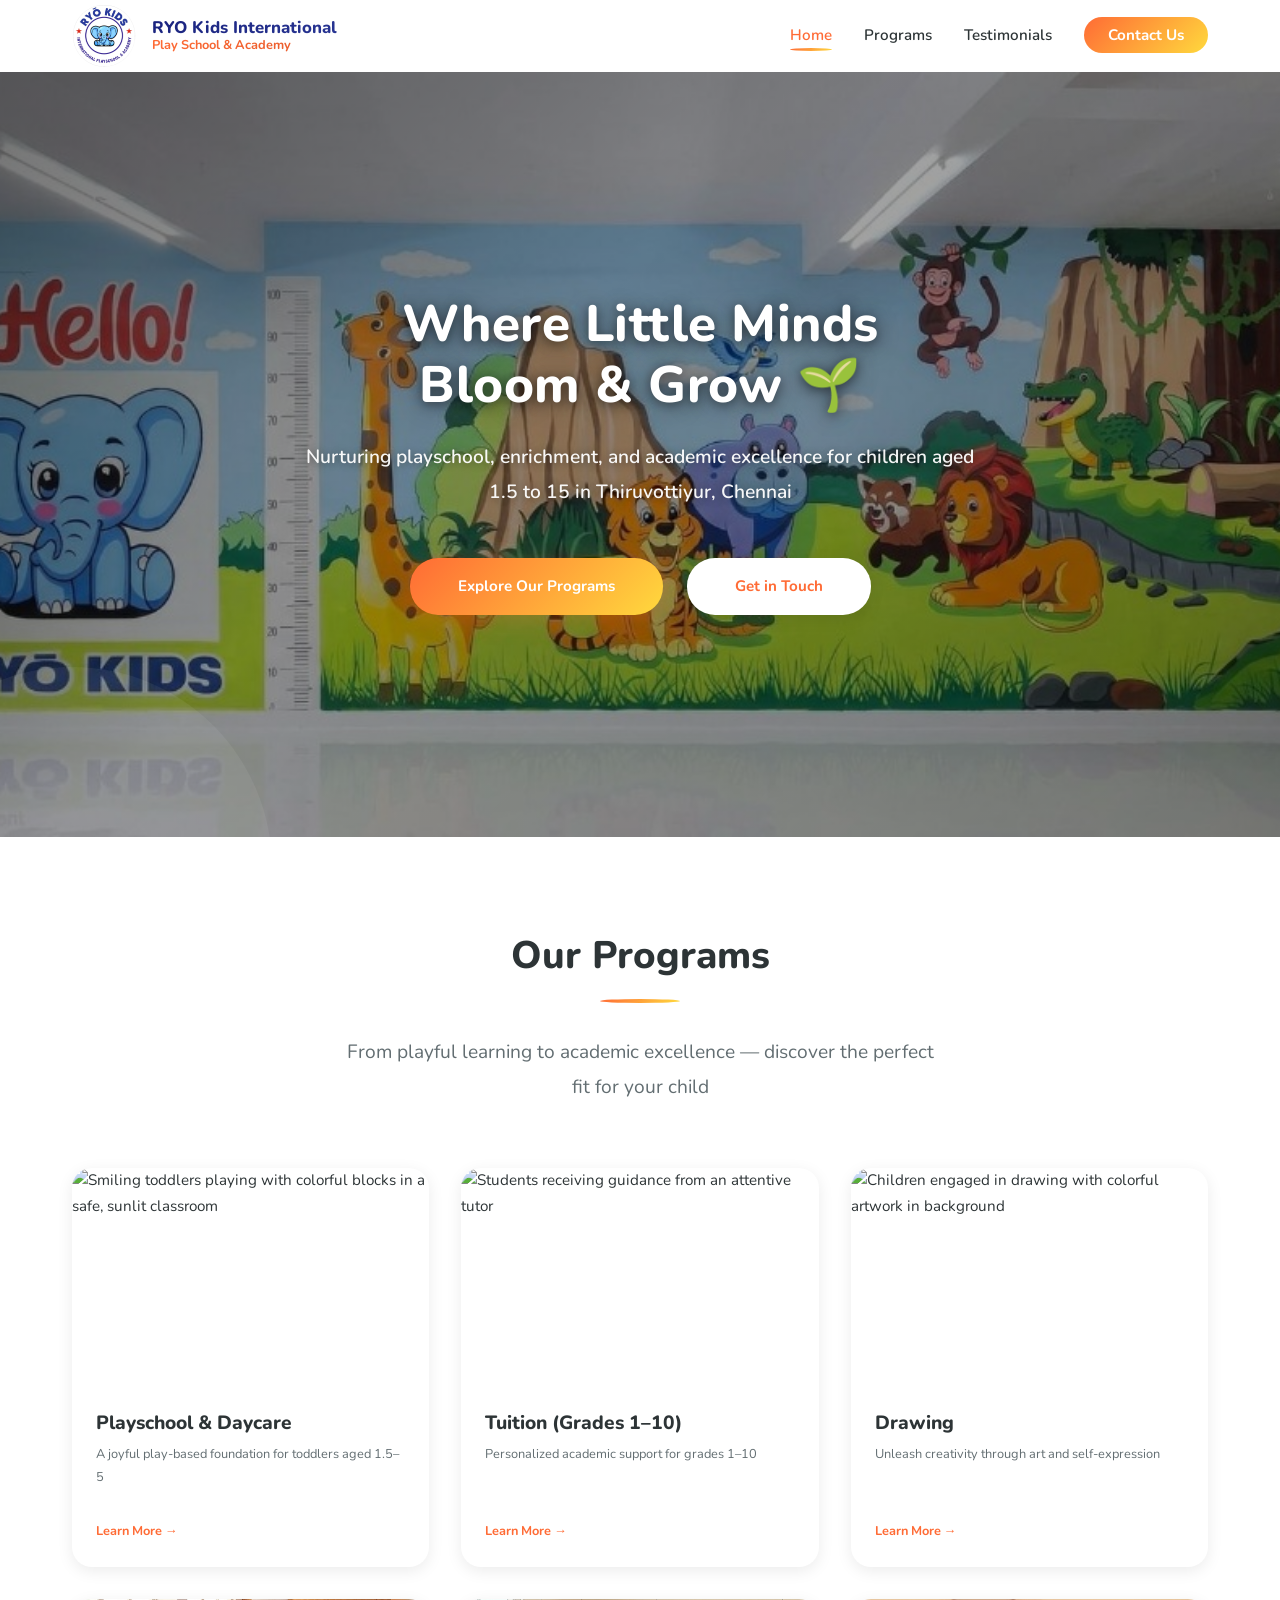
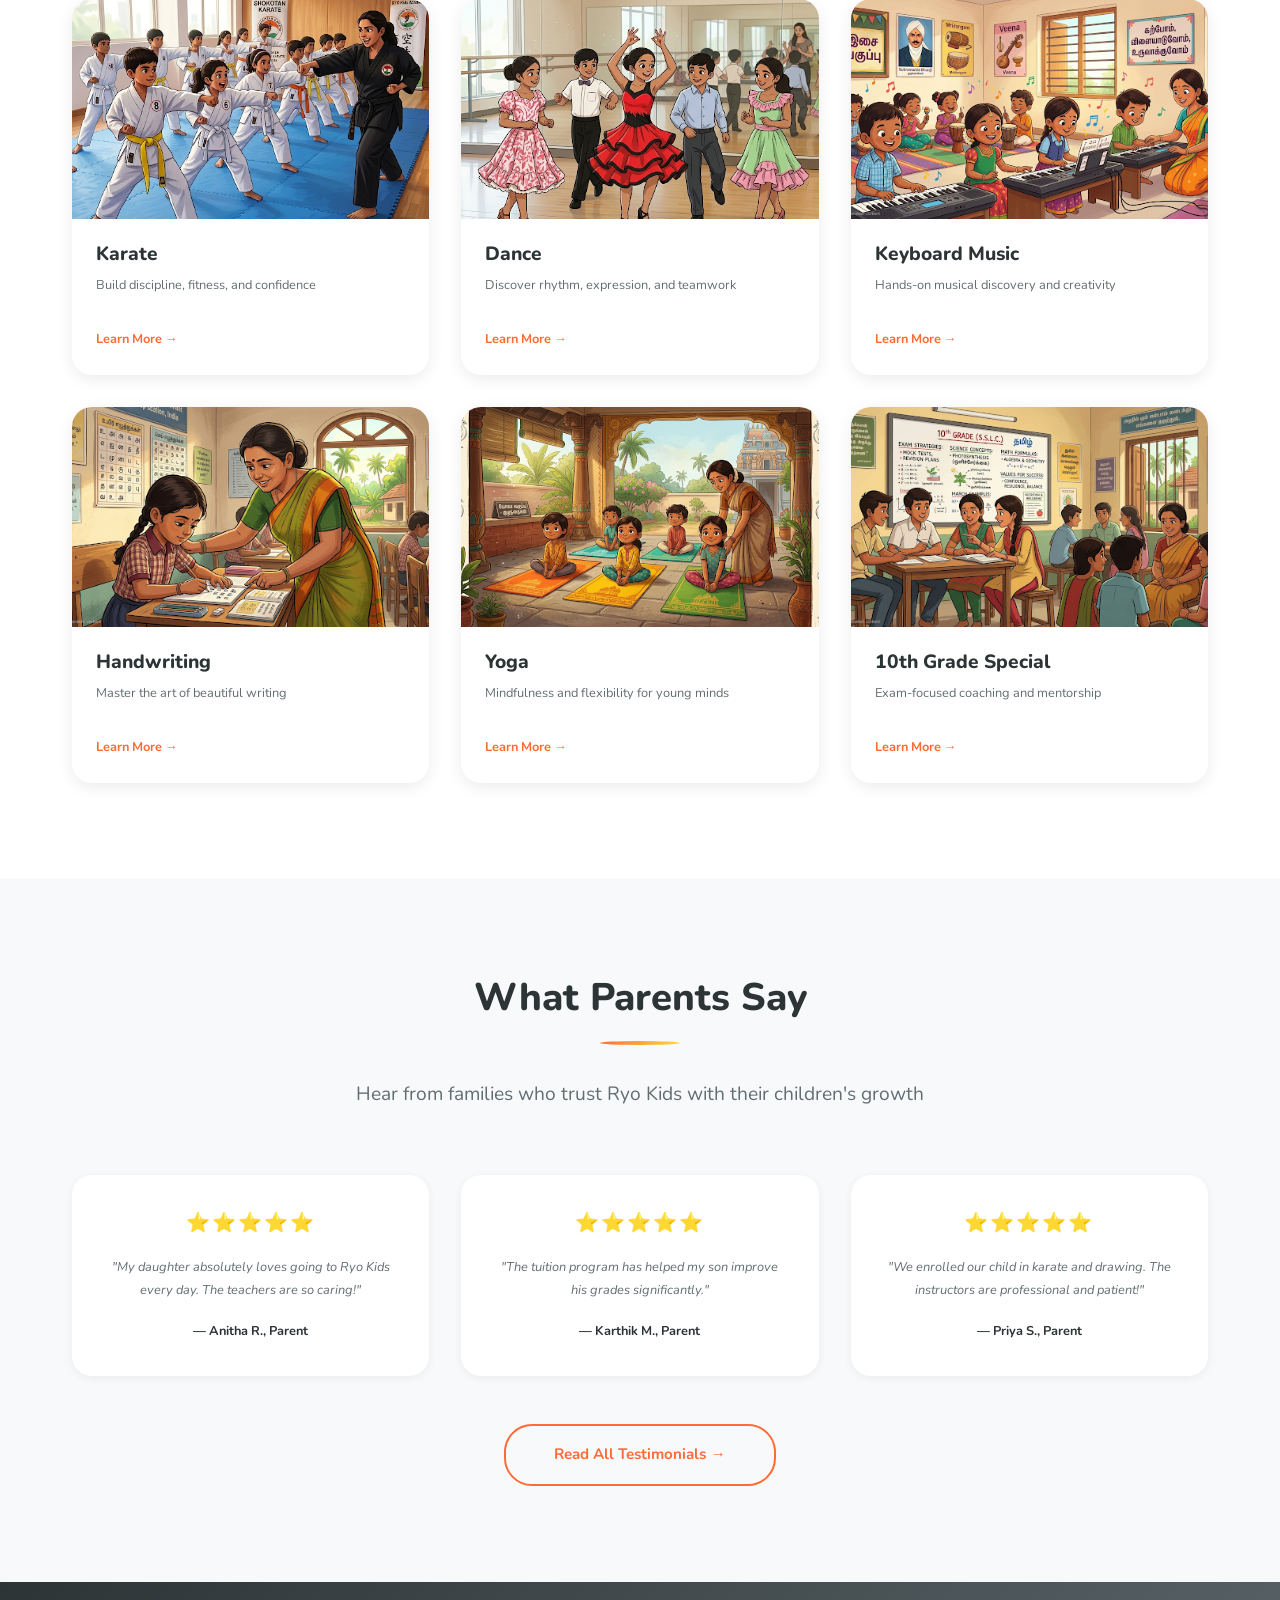
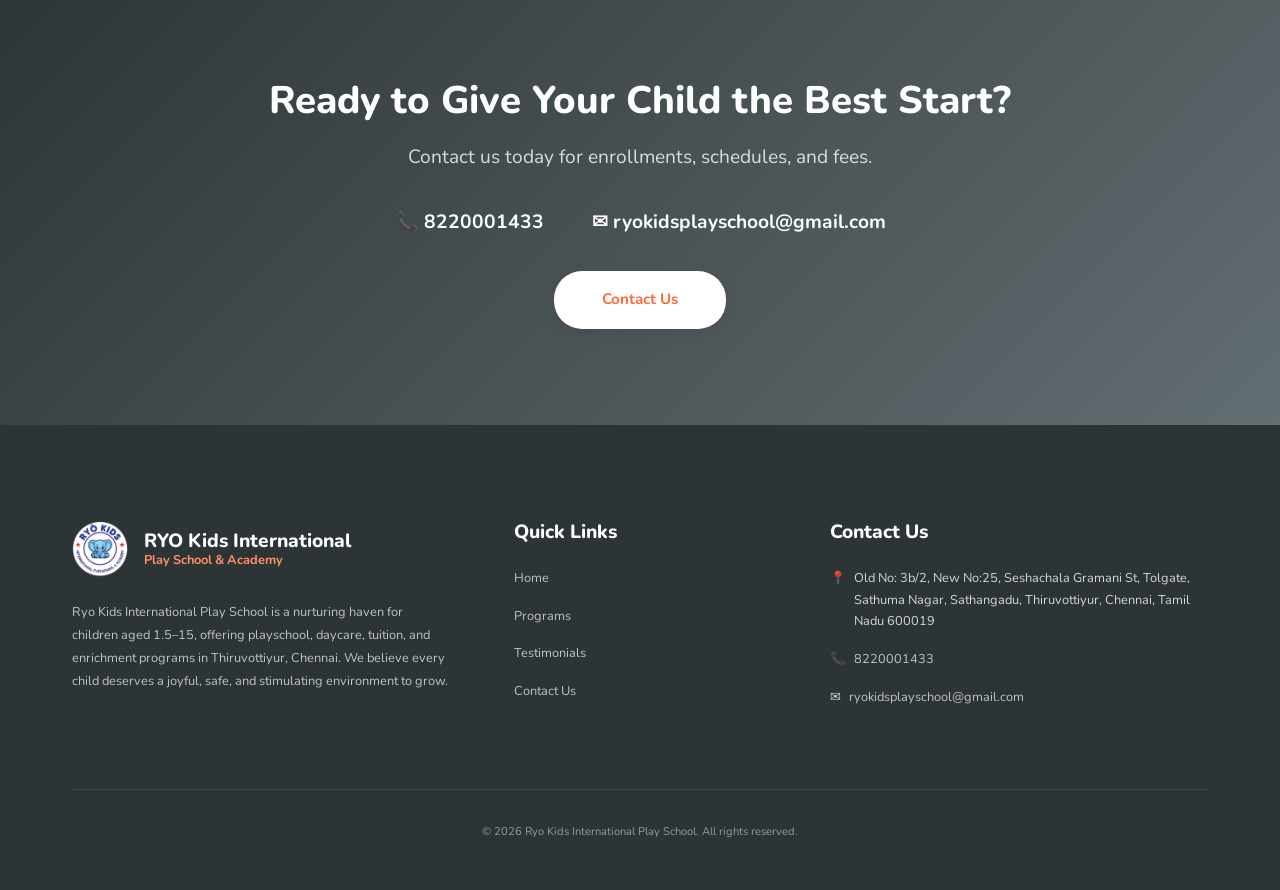
==== commit 10a84ad3: "image changed" ====
--- a/index.html
+++ b/index.html
@@ -3,24 +3,26 @@
 <head>
   <meta charset="UTF-8">
   <meta name="viewport" content="width=device-width, initial-scale=1.0">
-  <title>Ryo Kids International Play School | Playschool & Enrichment Center Chennai</title>
-  <meta name="description" content="Ryo Kids International Play School offers nurturing playschool, daycare, tuition, and extracurricular programs for children aged 1.5–15 in Thiruvottiyur, Chennai. Enroll today!">
-  <meta name="keywords" content="playschool Chennai, daycare Thiruvottiyur, tuition Chennai, enrichment center Chennai, kids activities Chennai, karate for kids, dance classes Chennai, yoga for children">
-  <meta name="author" content="Ryo Kids International Play School">
+  <title>RYO Kids International Play School &amp; Academy | Playschool &amp; Enrichment Center Chennai</title>
+  <meta name="description" content="RYO Kids International Play School &amp; Academy offers nurturing playschool, daycare, tuition, and extracurricular programs for children aged 1.5–15 in Thiruvottiyur, Chennai. Enroll today!">
+  <meta name="keywords" content="RYO Kids, RYO Kids International, playschool Chennai, daycare Thiruvottiyur, tuition Chennai, enrichment center Chennai, kids activities Chennai, karate for kids, dance classes Chennai, yoga for children">
+  <meta name="author" content="RYO Kids International Play School &amp; Academy">
   <meta name="robots" content="index, follow">
+  <meta name="google-site-verification" content="6ZugREjuafzNDoORmCs0Cfgq9xU_PKyqQUPVaTfYRO0">
   <link rel="canonical" href="http://ryokidsplayschool.com/">
 
   <!-- Open Graph -->
-  <meta property="og:title" content="Ryo Kids International Play School | Playschool & Enrichment Center Chennai">
+  <meta property="og:site_name" content="RYO Kids International Play School &amp; Academy">
+  <meta property="og:title" content="RYO Kids International Play School &amp; Academy | Playschool &amp; Enrichment Center Chennai">
   <meta property="og:description" content="Nurturing playschool, daycare, tuition, and extracurricular programs for children aged 1.5–15 in Thiruvottiyur, Chennai.">
   <meta property="og:type" content="website">
   <meta property="og:url" content="http://ryokidsplayschool.com/">
-  <meta property="og:image" content="http://ryokidsplayschool.com/images/playschool.png">
+  <meta property="og:image" content="http://ryokidsplayschool.com/images/logo.png">
 
   <!-- Twitter Card -->
   <meta name="twitter:card" content="summary_large_image">
-  <meta name="twitter:title" content="Ryo Kids International Play School">
-  <meta name="twitter:description" content="Playschool, daycare, tuition & enrichment programs in Thiruvottiyur, Chennai.">
+  <meta name="twitter:title" content="RYO Kids International Play School &amp; Academy">
+  <meta name="twitter:description" content="Playschool, daycare, tuition &amp; enrichment programs in Thiruvottiyur, Chennai.">
 
   <!-- Google Fonts -->
   <link rel="preconnect" href="https://fonts.googleapis.com">
@@ -28,7 +30,7 @@
   <link href="https://fonts.googleapis.com/css2?family=Nunito:wght@400;600;700;800&display=swap" rel="stylesheet">
 
   <!-- Favicon -->
-  <link rel="icon" type="image/x-icon" href="images/favicon.ico">
+  <link rel="icon" type="image/png" href="images/logo.png">
 
   <!-- Styles -->
   <link rel="stylesheet" href="index.css">
@@ -42,16 +44,48 @@
     gtag('config', 'G-XXXXXXXXXX');
   </script>
 
-  <!-- JSON-LD Structured Data -->
+  <!-- JSON-LD: WebSite (tells Google the site name) -->
+  <script type="application/ld+json">
+  {
+    "@context": "https://schema.org",
+    "@type": "WebSite",
+    "name": "RYO Kids International Play School & Academy",
+    "alternateName": "RYO Kids",
+    "url": "http://ryokidsplayschool.com/"
+  }
+  </script>
+
+  <!-- JSON-LD: Organization (tells Google the logo) -->
+  <script type="application/ld+json">
+  {
+    "@context": "https://schema.org",
+    "@type": "Organization",
+    "name": "RYO Kids International Play School & Academy",
+    "url": "http://ryokidsplayschool.com/",
+    "logo": "http://ryokidsplayschool.com/images/logo.png",
+    "image": "http://ryokidsplayschool.com/images/logo.png",
+    "contactPoint": {
+      "@type": "ContactPoint",
+      "telephone": "+918220001433",
+      "contactType": "customer service",
+      "email": "ryokidsplayschool@gmail.com",
+      "availableLanguage": ["English", "Tamil"]
+    }
+  }
+  </script>
+
+  <!-- JSON-LD: LocalBusiness + EducationalOrganization -->
   <script type="application/ld+json">
   {
     "@context": "https://schema.org",
     "@type": ["LocalBusiness", "EducationalOrganization"],
-    "name": "Ryo Kids International Play School",
+    "name": "RYO Kids International Play School & Academy",
     "description": "Playschool, daycare, tuition, and enrichment center for children aged 1.5–15 in Thiruvottiyur, Chennai. Programs include drawing, karate, dance, keyboard music, handwriting, yoga, and 10th grade coaching.",
     "url": "http://ryokidsplayschool.com/",
     "telephone": "+918220001433",
     "email": "ryokidsplayschool@gmail.com",
+    "logo": "http://ryokidsplayschool.com/images/logo.png",
+    "image": "http://ryokidsplayschool.com/images/logo.png",
     "address": {
       "@type": "PostalAddress",
       "streetAddress": "Old No: 3b/2, New No:25, Seshachala Gramani St, Tolgate, Sathuma Nagar, Sathangadu",
@@ -68,21 +102,20 @@
     "openingHoursSpecification": [
       {
         "@type": "OpeningHoursSpecification",
-        "dayOfWeek": ["Monday","Tuesday","Wednesday","Thursday","Friday","Saturday"],
+        "dayOfWeek": ["Monday","Tuesday","Wednesday","Thursday","Friday"],
         "opens": "09:00",
         "closes": "17:00",
         "description": "Playschool & Daycare"
       },
       {
         "@type": "OpeningHoursSpecification",
-        "dayOfWeek": ["Monday","Tuesday","Wednesday","Thursday","Friday","Saturday"],
+        "dayOfWeek": ["Monday","Tuesday","Wednesday","Thursday","Friday"],
         "opens": "18:00",
         "closes": "20:30",
         "description": "Tuition Classes"
       }
     ],
     "priceRange": "Contact for pricing",
-    "image": "http://ryokidsplayschool.com/images/playschool.png",
     "sameAs": []
   }
   </script>
@@ -127,7 +160,7 @@
         <div class="programs-grid">
           <!-- Card 1: Playschool & Daycare -->
           <a class="program-card card animate-in" href="programs.html#playschool" id="card-playschool">
-            <img src="images/playschool.png" alt="Smiling toddlers playing with colorful blocks in a safe, sunlit classroom" loading="lazy">
+            <img src="images/playschool1.png" alt="Smiling toddlers playing with colorful blocks in a safe, sunlit classroom" loading="lazy">
             <div class="program-card-content">
               <h3>Playschool & Daycare</h3>
               <p>A joyful play-based foundation for toddlers aged 1.5–5</p>
@@ -137,7 +170,7 @@
 
           <!-- Card 2: Tuition -->
           <a class="program-card card animate-in" href="programs.html#tuition" id="card-tuition">
-            <img src="images/tuition.png" alt="Students receiving guidance from an attentive tutor" loading="lazy">
+            <img src="images/tuition1.png" alt="Students receiving guidance from an attentive tutor" loading="lazy">
             <div class="program-card-content">
               <h3>Tuition (Grades 1–10)</h3>
               <p>Personalized academic support for grades 1–10</p>
@@ -147,7 +180,7 @@
 
           <!-- Card 3: Drawing -->
           <a class="program-card card animate-in" href="programs.html#drawing" id="card-drawing">
-            <img src="images/drawing.png" alt="Children engaged in drawing with colorful artwork in background" loading="lazy">
+            <img src="images/drawing1.png" alt="Children engaged in drawing with colorful artwork in background" loading="lazy">
             <div class="program-card-content">
               <h3>Drawing</h3>
               <p>Unleash creativity through art and self-expression</p>
@@ -157,7 +190,7 @@
 
           <!-- Card 4: Karate -->
           <a class="program-card card animate-in" href="programs.html#karate" id="card-karate">
-            <img src="images/karate.png" alt="Kids in karate uniforms practicing martial arts moves" loading="lazy">
+            <img src="images/karate1.png" alt="Kids in karate uniforms practicing martial arts moves" loading="lazy">
             <div class="program-card-content">
               <h3>Karate</h3>
               <p>Build discipline, fitness, and confidence</p>
@@ -167,7 +200,7 @@
 
           <!-- Card 5: Dance -->
           <a class="program-card card animate-in" href="programs.html#dance" id="card-dance">
-            <img src="images/dance.png" alt="Young children in vibrant costumes performing group dance" loading="lazy">
+            <img src="images/dance1.png" alt="Young children in vibrant costumes performing group dance" loading="lazy">
             <div class="program-card-content">
               <h3>Dance</h3>
               <p>Discover rhythm, expression, and teamwork</p>
@@ -177,7 +210,7 @@
 
           <!-- Card 6: Keyboard Music -->
           <a class="program-card card animate-in" href="programs.html#keyboard" id="card-keyboard">
-            <img src="images/keyboard.png" alt="Kids playing keyboard instruments in a bright music room" loading="lazy">
+            <img src="images/keyboard1.png" alt="Kids playing keyboard instruments in a bright music room" loading="lazy">
             <div class="program-card-content">
               <h3>Keyboard Music</h3>
               <p>Hands-on musical discovery and creativity</p>
@@ -187,7 +220,7 @@
 
           <!-- Card 7: Handwriting -->
           <a class="program-card card animate-in" href="programs.html#handwriting" id="card-handwriting">
-            <img src="images/handwriting.png" alt="Child carefully practicing handwriting with teacher guidance" loading="lazy">
+            <img src="images/handwriting1.png" alt="Child carefully practicing handwriting with teacher guidance" loading="lazy">
             <div class="program-card-content">
               <h3>Handwriting</h3>
               <p>Master the art of beautiful writing</p>
@@ -197,7 +230,7 @@
 
           <!-- Card 8: Yoga -->
           <a class="program-card card animate-in" href="programs.html#yoga" id="card-yoga">
-            <img src="images/yoga.png" alt="Children in yoga poses on colorful mats with gentle guidance" loading="lazy">
+            <img src="images/yoga1.png" alt="Children in yoga poses on colorful mats with gentle guidance" loading="lazy">
             <div class="program-card-content">
               <h3>Yoga</h3>
               <p>Mindfulness and flexibility for young minds</p>
@@ -207,7 +240,7 @@
 
           <!-- Card 9: 10th Grade Special -->
           <a class="program-card card animate-in" href="programs.html#tenth-grade" id="card-tenth-grade">
-            <img src="images/tenth_grade.png" alt="Teens collaborating over textbooks with supportive tutor" loading="lazy">
+            <img src="images/tenth_grade1.png" alt="Teens collaborating over textbooks with supportive tutor" loading="lazy">
             <div class="program-card-content">
               <h3>10th Grade Special</h3>
               <p>Exam-focused coaching and mentorship</p>
--- a/index.css
+++ b/index.css
@@ -467,21 +467,24 @@
   align-items: center;
   position: relative;
   overflow: hidden;
-  background: var(--gradient-hero);
-}
-
+  background: url('images/hero-bg.jpg') center center / cover no-repeat;
+}
+
+/* Dark overlay for text readability over the colorful mural */
 .hero::before {
   content: '';
   position: absolute;
-  top: -50%;
-  right: -20%;
-  width: 600px;
-  height: 600px;
-  border-radius: 50%;
-  background: rgba(255,255,255,0.1);
-  animation: float 8s ease-in-out infinite;
-}
-
+  inset: 0;
+  background: linear-gradient(
+    135deg,
+    rgba(0, 0, 0, 0.55) 0%,
+    rgba(0, 0, 0, 0.35) 40%,
+    rgba(0, 0, 0, 0.45) 100%
+  );
+  z-index: 0;
+}
+
+/* Decorative floating circle (subtle, on top of overlay) */
 .hero::after {
   content: '';
   position: absolute;
@@ -490,8 +493,9 @@
   width: 400px;
   height: 400px;
   border-radius: 50%;
-  background: rgba(255,255,255,0.08);
+  background: rgba(255,255,255,0.06);
   animation: float 6s ease-in-out infinite reverse;
+  z-index: 0;
 }
 
 .hero-content {
@@ -504,14 +508,19 @@
 .hero h1 {
   color: var(--color-white);
   margin-bottom: var(--space-lg);
-  text-shadow: 0 2px 8px rgba(0,0,0,0.1);
+  text-shadow:
+    0 2px 12px rgba(0,0,0,0.5),
+    0 4px 24px rgba(0,0,0,0.3);
+  letter-spacing: 0.5px;
 }
 
 .hero p {
-  color: rgba(255,255,255,0.9);
+  color: rgba(255,255,255,0.95);
   font-size: var(--fs-lg);
   max-width: 700px;
   margin: 0 auto var(--space-2xl);
+  text-shadow: 0 1px 8px rgba(0,0,0,0.4);
+  font-weight: 600;
 }
 
 .hero-buttons {
@@ -543,11 +552,12 @@
   width: 100%;
   height: 220px;
   object-fit: cover;
+  animation: imageBreathe 8s ease-in-out infinite;
   transition: transform var(--transition-normal);
 }
 
 .program-card:hover img {
-  transform: scale(1.05);
+  transform: scale(1.1);
 }
 
 .program-card-content {
@@ -608,15 +618,24 @@
   position: relative;
 }
 
+@keyframes imageBreathe {
+  0% { transform: scale(1); }
+  50% { transform: scale(1.06); }
+  100% { transform: scale(1); }
+}
+
 .program-section-image img {
   width: 100%;
   height: 400px;
   object-fit: cover;
-  transition: transform var(--transition-slow);
+  border-radius: var(--radius-lg);
+  display: block;
+  animation: imageBreathe 8s ease-in-out infinite;
+  transition: all var(--transition-slow);
 }
 
 .program-section:hover .program-section-image img {
-  transform: scale(1.03);
+  transform: scale(1.1);
 }
 
 .program-section-image::after {
@@ -870,6 +889,25 @@
   background: #ffeaea;
   color: #c0392b;
   border: 1px solid #e74c3c;
+}
+
+/* reCAPTCHA widget */
+.g-recaptcha {
+  margin-bottom: var(--space-sm);
+}
+
+#recaptcha-error {
+  display: none;
+  font-size: var(--fs-xs);
+  color: #e74c3c;
+  margin-bottom: var(--space-md);
+}
+
+@media (max-width: 400px) {
+  .g-recaptcha {
+    transform: scale(0.85);
+    transform-origin: 0 0;
+  }
 }
 
 /* Contact Info Sidebar */
